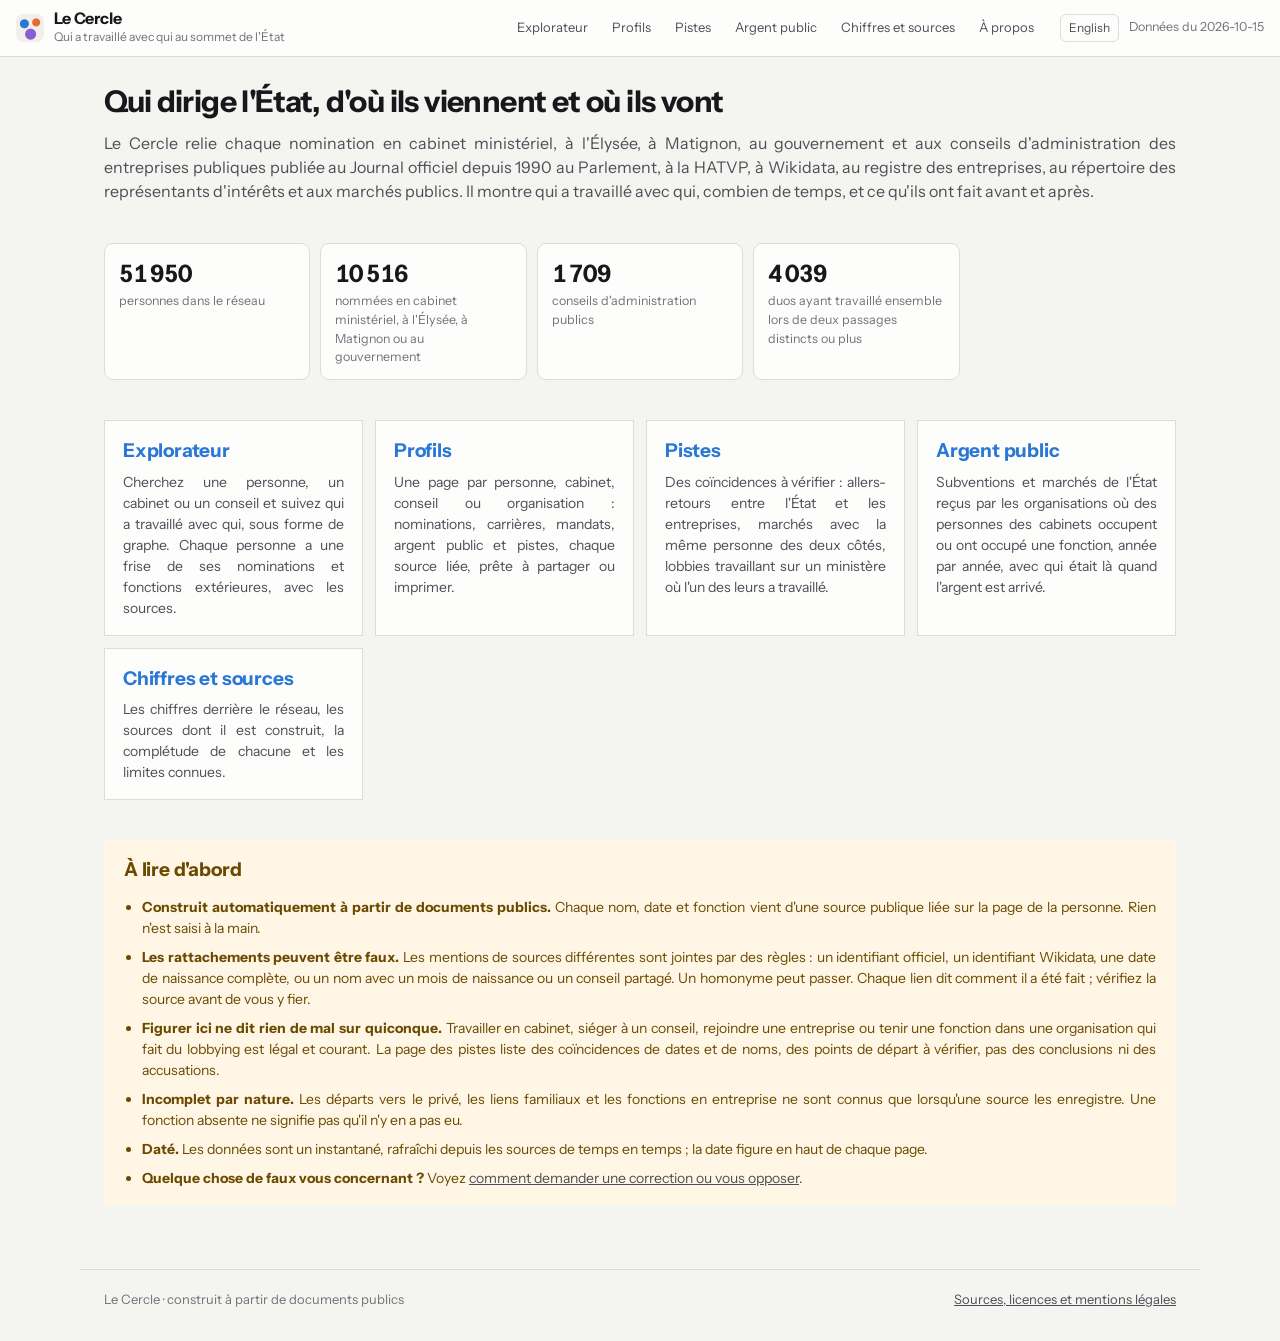
==== index.html @ 4830153e "Site built 2026-10-15T18:16Z from 8458ab0" ====
<!doctype html>
<html lang="fr">
<head>
<meta charset="utf-8">
<meta name="viewport" content="width=device-width, initial-scale=1">
<title>Le Cercle</title>
<meta name="description" content="Le Cercle cartographie qui peuple le sommet de l'État : cabinets ministériels, Élysée, Matignon, Parlement et conseils d'administration publics, reliés aux entreprises, lobbies et marchés qui les entourent, à partir de documents publics.">
<meta property="og:type" content="website">
<meta property="og:site_name" content="Le Cercle">
<meta property="og:title" content="Le Cercle">
<meta property="og:description" content="Le Cercle cartographie qui peuple le sommet de l'État : cabinets ministériels, Élysée, Matignon, Parlement et conseils d'administration publics, reliés aux entreprises, lobbies et marchés qui les entourent, à partir de documents publics.">
<link rel="canonical" href="https://cercle.corentinsueur.com/">
<meta property="og:url" content="https://cercle.corentinsueur.com/">
<meta property="og:image" content="https://cercle.corentinsueur.com/social.png">
<meta property="og:image:width" content="1200">
<meta property="og:image:height" content="630">
<meta name="twitter:card" content="summary_large_image">
<link rel="preconnect" href="https://fonts.googleapis.com">
<link rel="preconnect" href="https://fonts.gstatic.com" crossorigin>
<link rel="stylesheet" href="https://fonts.googleapis.com/css2?family=Instrument+Sans:wght@400;500;600;700&family=JetBrains+Mono:wght@400;500&display=swap">
<link rel="icon" href="data:image/svg+xml,%3Csvg xmlns='http://www.w3.org/2000/svg' viewBox='0 0 32 32'%3E%3Ccircle cx='9' cy='11' r='5' fill='%232a78d6'/%3E%3Ccircle cx='23' cy='9' r='4' fill='%23eb6834'/%3E%3Ccircle cx='17' cy='23' r='6' fill='%238a5cd6'/%3E%3Cpath d='M9 11L23 9L17 23Z' fill='none' stroke='%2316181c' stroke-width='1.5'/%3E%3C/svg%3E">
<link rel="alternate" hreflang="fr" href="https://cercle.corentinsueur.com/">
<link rel="alternate" hreflang="en" href="https://cercle.corentinsueur.com/en/">
<link rel="alternate" hreflang="x-default" href="https://cercle.corentinsueur.com/">
  <script type="module" crossorigin src="./assets/styles-CAqortqO.js"></script>
  <script type="module" crossorigin src="./assets/home-upGKbIQd.js"></script>
  <link rel="stylesheet" crossorigin href="./assets/styles-d2u9mi1c.css">
</head>
<body class="page">
<header class="topbar">
  <a class="brand" href="./" aria-current="page">
    <div class="mark" aria-hidden="true"></div>
    <div>
      <div class="title">Le Cercle</div>
      <div class="subtitle">Qui a travaillé avec qui au sommet de l'État</div>
    </div>
  </a>
  <nav class="pages" aria-label="Pages">
    <a href="./explorer.html">Explorateur</a>
    <a href="./profile.html">Profils</a>
    <a href="./leads.html">Pistes</a>
    <a href="./money.html">Argent public</a>
    <a href="./facts.html">Chiffres et sources</a>
    <a href="./about.html">À propos</a>
  </nav>
  <div class="topbar-end"><a class="lang-switch" data-lang-switch href="./en/index.html" hreflang="en" lang="en">English</a><span class="muted small">Données du <span data-generated>—</span></span></div>
</header>
<main class="facts-page home">
  <section class="hero">
    <h1>Qui dirige l'État, d'où ils viennent et où ils vont</h1>
    <p class="lede">Le Cercle relie chaque nomination en cabinet ministériel, à l'Élysée, à Matignon, au gouvernement et aux conseils d'administration des entreprises publiques publiée au Journal officiel depuis 1990 au Parlement, à la HATVP, à Wikidata, au registre des entreprises, au répertoire des représentants d'intérêts et aux marchés publics. Il montre qui a travaillé avec qui, combien de temps, et ce qu'ils ont fait avant et après.</p>
  </section>

  <section>
    <dl class="facts tiles">
      <div><dt data-total="people">—</dt><dd>personnes dans le réseau</dd></div>
      <div><dt data-total="officePeople">—</dt><dd>nommées en cabinet ministériel, à l'Élysée, à Matignon ou au gouvernement</dd></div>
      <div><dt data-total="boards">—</dt><dd>conseils d'administration publics</dd></div>
      <div><dt data-total="repeatPairs">—</dt><dd>duos ayant travaillé ensemble lors de deux passages distincts ou plus</dd></div>
    </dl>
  </section>

  <section class="entries">
    <a class="entry" href="./explorer.html">
      <h2>Explorateur</h2>
      <p>Cherchez une personne, un cabinet ou un conseil et suivez qui a travaillé avec qui, sous forme de graphe. Chaque personne a une frise de ses nominations et fonctions extérieures, avec les sources.</p>
    </a>
    <a class="entry" href="./profile.html">
      <h2>Profils</h2>
      <p>Une page par personne, cabinet, conseil ou organisation : nominations, carrières, mandats, argent public et pistes, chaque source liée, prête à partager ou imprimer.</p>
    </a>
    <a class="entry" href="./leads.html">
      <h2>Pistes</h2>
      <p>Des coïncidences à vérifier : allers-retours entre l'État et les entreprises, marchés avec la même personne des deux côtés, lobbies travaillant sur un ministère où l'un des leurs a travaillé.</p>
    </a>
    <a class="entry" href="./money.html">
      <h2>Argent public</h2>
      <p>Subventions et marchés de l'État reçus par les organisations où des personnes des cabinets occupent ou ont occupé une fonction, année par année, avec qui était là quand l'argent est arrivé.</p>
    </a>
    <a class="entry" href="./facts.html">
      <h2>Chiffres et sources</h2>
      <p>Les chiffres derrière le réseau, les sources dont il est construit, la complétude de chacune et les limites connues.</p>
    </a>
  </section>

  <section id="read-first" class="notice">
    <h2>À lire d'abord</h2>
    <ul>
      <li><b>Construit automatiquement à partir de documents publics.</b> Chaque nom, date et fonction vient d'une source publique liée sur la page de la personne. Rien n'est saisi à la main.</li>
      <li><b>Les rattachements peuvent être faux.</b> Les mentions de sources différentes sont jointes par des règles : un identifiant officiel, un identifiant Wikidata, une date de naissance complète, ou un nom avec un mois de naissance ou un conseil partagé. Un homonyme peut passer. Chaque lien dit comment il a été fait ; vérifiez la source avant de vous y fier.</li>
      <li><b>Figurer ici ne dit rien de mal sur quiconque.</b> Travailler en cabinet, siéger à un conseil, rejoindre une entreprise ou tenir une fonction dans une organisation qui fait du lobbying est légal et courant. La page des pistes liste des coïncidences de dates et de noms, des points de départ à vérifier, pas des conclusions ni des accusations.</li>
      <li><b>Incomplet par nature.</b> Les départs vers le privé, les liens familiaux et les fonctions en entreprise ne sont connus que lorsqu'une source les enregistre. Une fonction absente ne signifie pas qu'il n'y en a pas eu.</li>
      <li><b>Daté.</b> Les données sont un instantané, rafraîchi depuis les sources de temps en temps ; la date figure en haut de chaque page.</li>
      <li><b>Quelque chose de faux vous concernant ?</b> Voyez <a href="./about.html#corrections">comment demander une correction ou vous opposer</a>.</li>
    </ul>
  </section>

</main>
<footer class="site-footer">
  <span>Le Cercle · construit à partir de documents publics</span>
  <a href="./about.html">Sources, licences et mentions légales</a>
</footer>
</body>
</html>
---- assets/styles-d2u9mi1c.css ----
:root{--bg:#f4f4f1;--surface:#fdfdfb;--surface-2:#f0efea;--canvas:#fafaf7;--ink:#16181c;--ink-2:#4b4f57;--ink-3:#6f737b;--rule:#dddcd6;--line:#c9c8c1;--dot:#dcdbd4;--elysee:#2a78d6;--matignon:#1baf7a;--ministry:#eb6834;--board:#8a5cd6;--org:#c2417a;--family:#c98a0b;--lane-office:#2a78d6;--lane-board:#4a3aa7;--lane-public:#008300;--lane-parliament:#eda100;--lane-company:#d55181;--person:#8a8d93;--accent:#2a78d6;--warn-bg:#fff6e5;--warn-ink:#6b4a00;--shadow:0 10px 30px #14161a1f;--font-ui:"Instrument Sans", "Helvetica Neue", Arial, sans-serif;--font-data:"JetBrains Mono", ui-monospace, Menlo, monospace;--lightningcss-light:initial;--lightningcss-dark: ;color-scheme:light}@media (prefers-color-scheme:dark){:root:not([data-theme=light]){--bg:#101113;--surface:#17181b;--surface-2:#1f2125;--canvas:#131417;--ink:#f2f2ef;--ink-2:#c3c4c0;--ink-3:#93959a;--rule:#2b2d31;--line:#3a3d42;--dot:#24262a;--elysee:#3987e5;--matignon:#199e70;--ministry:#d95926;--board:#9b7be6;--org:#d65a92;--family:#e0a530;--lane-office:#256abf;--lane-board:#9085e9;--lane-public:#008300;--lane-parliament:#c98500;--lane-company:#d55181;--person:#9a9da3;--accent:#5a9cf0;--warn-bg:#2e2510;--warn-ink:#f0d9a0;--shadow:0 10px 30px #00000073;--lightningcss-light: ;--lightningcss-dark:initial;color-scheme:dark}}:root[data-theme=dark]{--bg:#101113;--surface:#17181b;--surface-2:#1f2125;--canvas:#131417;--ink:#f2f2ef;--ink-2:#c3c4c0;--ink-3:#93959a;--rule:#2b2d31;--line:#3a3d42;--dot:#24262a;--elysee:#3987e5;--matignon:#199e70;--ministry:#d95926;--board:#9b7be6;--org:#d65a92;--family:#e0a530;--lane-office:#256abf;--lane-board:#9085e9;--lane-public:#008300;--lane-parliament:#c98500;--lane-company:#d55181;--person:#9a9da3;--accent:#5a9cf0;--warn-bg:#2e2510;--warn-ink:#f0d9a0;--shadow:0 10px 30px #00000073;--lightningcss-light: ;--lightningcss-dark:initial;color-scheme:dark}[hidden]{display:none!important}*{box-sizing:border-box}html,body{height:100%;margin:0}body{background:var(--bg);color:var(--ink);font:14px/1.5 var(--font-ui);-webkit-font-smoothing:antialiased}button,input{font:inherit;color:inherit}a{color:var(--ink-2)}h2,h3{margin:0}.muted{color:var(--ink-3)}.small{font-size:12.5px}.sr{clip:rect(0 0 0 0);width:1px;height:1px;position:absolute;overflow:hidden}:focus-visible{outline:2px solid var(--accent);outline-offset:2px}.app{grid-template:"top top top""side stage panel"minmax(0,1fr)/264px minmax(0,1fr) 380px;height:100vh;display:grid}.topbar{background:var(--surface);border-bottom:1px solid var(--rule);grid-area:top;align-items:center;gap:16px;min-width:0;padding:10px 16px;display:flex}.brand{min-width:0;color:inherit;flex:0 auto;align-items:center;gap:10px;text-decoration:none;display:flex}.mark{background:radial-gradient(circle at 30% 35%, var(--elysee) 0 4px, transparent 5px), radial-gradient(circle at 72% 30%, var(--ministry) 0 3.5px, transparent 4.5px), radial-gradient(circle at 52% 72%, var(--board) 0 5px, transparent 6px), var(--surface-2);border-radius:8px;flex:none;width:28px;height:28px}.title{letter-spacing:-.01em;font-size:16px;font-weight:700;line-height:1.1}.subtitle{color:var(--ink-3);white-space:nowrap;text-overflow:ellipsis;font-size:12px;overflow:hidden}.search{flex:420px;align-items:center;max-width:560px;margin-inline:auto;display:flex;position:relative}.search>svg{width:15px;height:15px;color:var(--ink-3);pointer-events:none;position:absolute;left:11px}.search input{border:1px solid var(--rule);background:var(--bg);border-radius:9px;width:100%;padding:8px 36px 8px 34px}.search kbd{font:11px var(--font-data);color:var(--ink-3);border:1px solid var(--rule);border-radius:4px;padding:0 5px;position:absolute;right:9px}.results{z-index:20;background:var(--surface);border:1px solid var(--rule);max-height:min(440px,70vh);box-shadow:var(--shadow);border-radius:10px;padding:4px;position:absolute;top:calc(100% + 6px);left:0;right:0;overflow:auto}.results button{text-align:left;cursor:pointer;background:0 0;border:0;border-radius:7px;grid-template-columns:12px 1fr;align-items:start;gap:10px;width:100%;padding:7px 9px;display:grid}.results button[aria-selected=true],.results button:hover{background:var(--surface-2)}.results .dot{border-radius:50%;width:10px;height:10px;margin-top:5px}.results small{color:var(--ink-3);font-size:12px;display:block}.results .none{color:var(--ink-3);padding:10px}.topbar-end{flex:none;align-items:center;gap:10px;display:flex}#toggle-filters{display:none}.sidebar{scrollbar-gutter:stable;scrollbar-width:thin;background:var(--surface);border-right:1px solid var(--rule);grid-area:side;padding:6px 16px 16px;overflow:auto}.sidebar section{border-bottom:1px solid var(--rule);padding:14px 0}.sidebar section:last-child{border-bottom:0}.sidebar h2{font:600 11px var(--font-data);letter-spacing:.08em;text-transform:uppercase;color:var(--ink-3);justify-content:space-between;margin-bottom:10px;display:flex}.sidebar .value{font-family:var(--font-data);letter-spacing:0;text-transform:none;color:var(--ink)}.hint{color:var(--ink-3);margin:8px 0 0;font-size:12px}.segmented{background:var(--surface-2);border-radius:9px;flex-wrap:nowrap;gap:2px;padding:3px;display:flex}.segmented button{white-space:nowrap;text-overflow:ellipsis;min-width:0;color:var(--ink-2);cursor:pointer;background:0 0;border:0;border-radius:7px;flex:auto;padding:6px 4px;font-size:13px;overflow:hidden}.segmented button[aria-checked=true]{background:var(--surface);color:var(--ink);font-weight:600;box-shadow:0 1px 2px #0000001f}.check{cursor:pointer;align-items:center;gap:8px;padding:4px 0;display:flex}.check input{accent-color:var(--accent);margin:0}.swatch{vertical-align:0;border-radius:50%;flex:none;width:10px;height:10px;margin-right:6px;display:inline-block}.check .swatch{margin-right:0}.range{gap:2px;display:grid}.range input{width:100%;accent-color:var(--accent)}.actions{flex-wrap:wrap;gap:6px;display:flex}.button{border:1px solid var(--rule);background:var(--surface);cursor:pointer;border-radius:8px;padding:6px 12px;font-size:13px}.button:hover{background:var(--surface-2)}.button.primary{background:var(--ink);color:var(--bg);border-color:var(--ink)}.stage{background-color:var(--canvas);background-image:radial-gradient(var(--dot) 1px, transparent 1px);background-size:22px 22px;grid-area:stage;min-height:0;position:relative;overflow:hidden}#graph{cursor:grab;width:100%;height:100%;display:block;position:absolute;inset:0}#graph:active{cursor:grabbing}.overlay{pointer-events:none;place-items:center;padding:16px;display:grid;position:absolute;inset:0}.overlay-card{pointer-events:auto;text-align:center;background:var(--surface);border:1px solid var(--rule);max-width:420px;box-shadow:var(--shadow);color:var(--ink-2);border-radius:14px;padding:22px 24px}.overlay-card h2{color:var(--ink);margin-bottom:6px;font-size:18px}.overlay-card p{margin:0 0 14px}.zoom{gap:4px;display:grid;position:absolute;top:12px;right:12px}.icon-button{border:1px solid var(--rule);background:var(--surface);cursor:pointer;border-radius:8px;place-items:center;width:32px;height:32px;display:grid}.icon-button svg{fill:none;width:16px;height:16px;stroke:var(--ink-2);stroke-width:1.6px}.legend{width:fit-content;max-width:calc(100% - 72px);color:var(--ink-2);background:var(--surface);border:1px solid var(--rule);border-radius:9px;flex-wrap:wrap;align-items:center;gap:4px 14px;padding:6px 10px;font-size:12px;display:flex;position:absolute;bottom:12px;left:12px;right:60px}.legend span{align-items:center;gap:5px;display:inline-flex}.legend i{border-radius:50%;width:10px;height:10px;display:inline-block}.legend i.ring{border:2px solid var(--ink)}.legend i.dashed{border:1.5px dashed var(--ink-2)}.legend svg{color:var(--ink-2)}svg text{font-family:var(--font-ui)}.node{cursor:pointer}.node .halo{fill:var(--canvas);stroke:none}.node.expanded .halo{stroke:var(--line);stroke-width:1.5px}.node.selected .halo{stroke:var(--accent);stroke-width:3px}.node .icon{fill:none;stroke:#fff;stroke-width:1.4px;stroke-linecap:round;pointer-events:none}.label{pointer-events:none;fill:var(--ink);paint-order:stroke;stroke:var(--canvas);stroke-width:3.5px;stroke-linejoin:round;pointer-events:none}.label.body{font-weight:600}.link .hit{stroke:#0000;stroke-width:10px;cursor:pointer}.link .visible{stroke-linecap:round}.link.selected .visible{stroke:var(--accent)}.node.dim,.label.dim,.link.dim{opacity:.12}.panel{background:var(--surface);border-left:1px solid var(--rule);grid-area:panel;align-content:start;gap:12px;padding:18px 18px 28px;display:grid;overflow:auto}.panel h2{text-wrap:balance;font-size:19px;line-height:1.25}.panel p{margin:0}.eyebrow{font:600 11px var(--font-data);letter-spacing:.06em;text-transform:uppercase;color:var(--ink-3);align-items:center;display:flex}.meta{color:var(--ink-2);font-size:13px}.badges{flex-wrap:wrap;gap:4px;display:flex}.badge{background:var(--surface-2);color:var(--ink-2);border-radius:999px;padding:1px 8px;font-size:12px}.warn{background:var(--warn-bg);color:var(--warn-ink);border-radius:8px;padding:8px 10px;font-size:13px}.facts{grid-template-columns:1fr 1fr;gap:8px;margin:0;display:grid}.facts div{background:var(--surface-2);border-radius:9px;padding:8px 10px}.facts dt{font-variant-numeric:tabular-nums;font-size:18px;font-weight:650}.facts dd{color:var(--ink-3);margin:0;font-size:12px}.section{gap:6px;display:grid}.section h3{font:600 11px var(--font-data);letter-spacing:.06em;text-transform:uppercase;color:var(--ink-3);margin-top:6px}.plain{margin:0;padding-left:18px}.rows,.timeline{margin:0;padding:0;list-style:none}.rows li{border-top:1px solid var(--rule);padding:6px 0;font-size:13px}.rows li:has(>.swatch){grid-template-columns:16px 1fr;align-items:baseline;display:grid}.rows li:has(>.swatch) small{grid-column:2}.rows li.filtered{opacity:.5}.rows small{color:var(--ink-3);font-size:12px;display:block}.rows li.tie{grid-template-columns:1fr auto;align-items:start;column-gap:8px;display:grid}.rows li.tie small{grid-column:1/-1}.link{text-align:left;color:var(--ink);cursor:pointer;text-decoration:underline;-webkit-text-decoration-color:var(--line);text-decoration-color:var(--line);text-underline-offset:3px;background:0 0;border:0;padding:0}.link:hover{-webkit-text-decoration-color:var(--ink-2);text-decoration-color:var(--ink-2)}.pill{border:1px solid var(--rule);background:var(--surface-2);font:11.5px var(--font-data);color:var(--ink-2);cursor:pointer;white-space:nowrap;border-radius:999px;padding:0 8px}.pill.board{border-color:var(--board)}.timeline li{border-top:1px solid var(--rule);grid-template-columns:70px 1fr;gap:10px;padding:7px 0 7px 8px;font-size:13px;display:grid;box-shadow:inset 2px 0 #0000}.timeline time{font:11.5px var(--font-data);color:var(--ink-3);font-variant-numeric:tabular-nums}.timeline .kind-e{box-shadow:inset 2px 0 0 var(--elysee)}.timeline .kind-m{box-shadow:inset 2px 0 0 var(--matignon)}.timeline .kind-i{box-shadow:inset 2px 0 0 var(--ministry)}.timeline .kind-b{box-shadow:inset 2px 0 0 var(--board)}.timeline li.kind-c{box-shadow:inset 2px 0 0 var(--org)}.timeline .kind-gov{box-shadow:inset 2px 0 0 var(--ink)}.source{font:10.5px var(--font-data);color:var(--ink-3);border:1px solid var(--rule);border-radius:4px;margin-left:2px;padding:0 4px;text-decoration:none}.source:hover{color:var(--ink);border-color:var(--ink-3)}@media (width<=1180px){.app{grid-template-columns:minmax(0,1fr) 360px;grid-template-areas:"top top""stage panel"}#toggle-filters{display:inline-block}.sidebar{z-index:30;width:min(300px,86vw);box-shadow:var(--shadow);transition:transform .2s;position:fixed;top:57px;bottom:0;left:0;transform:translate(-105%)}body.filters-open .sidebar{transform:none}}@media (width<=760px){.app{grid-template:"top""stage"62vh"panel"/minmax(0,1fr);height:auto;min-height:100vh}.topbar{z-index:25;flex-wrap:wrap;position:sticky;top:0}.subtitle,.search kbd,#data-date{display:none}.search{flex-basis:100%;order:3;max-width:none}.topbar-end{margin-left:auto}.sidebar{top:104px}.panel{border-left:0;border-top:1px solid var(--rule)}.legend{max-width:calc(100% - 24px);font-size:11px;right:12px}.legend span:nth-child(n+7){display:none}}@media (prefers-reduced-motion:reduce){*{transition:none!important}}.source-group{border-top:1px solid var(--rule)}.source-group summary{cursor:pointer;padding:8px 0;font-size:13px;font-weight:600}.source-group .rows li:first-child{border-top:0}.hint{color:var(--ink-3);border-bottom:1px dotted var(--ink-3);cursor:help;font-size:11px}.segmented button[aria-selected=true]{background:var(--surface);color:var(--ink);font-weight:600;box-shadow:0 1px 2px #0000001f}.pages{scrollbar-width:none;flex:0 auto;gap:4px;min-width:0;display:flex;overflow-x:auto}.pages a{white-space:nowrap;color:var(--ink-2);border-radius:7px;flex:none;padding:6px 10px;font-size:13px;text-decoration:none}.pages a:hover{background:var(--surface-2)}.pages a[aria-current=page]{background:var(--surface-2);color:var(--ink);font-weight:600}body.page{min-height:100vh}body.page .topbar{z-index:20;position:sticky;top:0}body.page .pages{margin-left:auto}p,.notice li{text-align:justify;-webkit-hyphens:auto;hyphens:auto}.overlay-card p{text-align:center}.facts-page{gap:40px;max-width:1120px;margin:0 auto;padding:28px 24px 64px;display:grid}.facts-page section{gap:12px;min-width:0;display:grid}.facts-page h1{letter-spacing:-.02em;margin:0;font-size:30px;line-height:1.15}.facts-page h2{letter-spacing:-.01em;font-size:19px}.facts-page h3{font-size:15px}.lede{color:var(--ink-2);margin:0;font-size:16px}.facts.tiles{grid-template-columns:repeat(auto-fill,minmax(190px,1fr));gap:10px}.facts.tiles div{background:var(--surface);border:1px solid var(--rule);padding:12px 14px}.facts.tiles dt{font-size:24px}.facts.tiles dd{font-size:12.5px}.columns{grid-template-columns:repeat(2,minmax(0,1fr));gap:28px;display:grid}.columns>div{align-content:start;gap:10px;min-width:0;display:grid}.chart{background:var(--surface);border:1px solid var(--rule);border-radius:12px;margin:0;padding:16px}.chart-pair{grid-template-columns:repeat(2,minmax(0,1fr));gap:16px;display:grid}.chart-title{color:var(--ink-2);margin-bottom:6px;font-size:13px;font-weight:600}.chart svg{width:100%;height:auto;display:block;overflow:visible}.chart .grid line{stroke:var(--rule)}.chart text{fill:var(--ink-3);font-variant-numeric:tabular-nums;font-size:11px}.chart .series{fill:none;stroke-width:2px;stroke-linejoin:round;stroke-linecap:round}.chart .direct{fill:var(--ink-2);font-size:12px}.chart .crosshair{stroke:var(--ink-3);stroke-dasharray:3 3}.chart .hit{fill:#0000;cursor:crosshair}.chart figcaption{color:var(--ink-3);margin-top:10px;font-size:12.5px}.legend-inline{color:var(--ink-2);flex-wrap:wrap;gap:4px 14px;margin-bottom:4px;display:flex}.legend-inline span,.tooltip div{align-items:center;gap:6px;display:inline-flex}.legend-inline i,.tooltip i{border-radius:2px;width:10px;height:3px}.tooltip{z-index:50;background:var(--surface);border:1px solid var(--rule);min-width:180px;box-shadow:var(--shadow);pointer-events:none;border-radius:8px;max-width:440px;padding:8px 10px;font-size:12.5px;position:fixed}.tooltip.text div{white-space:normal;line-height:1.4;display:block}.tooltip div{width:100%;display:flex}.tooltip span{font-variant-numeric:tabular-nums;margin-left:auto;font-weight:600}.bars{gap:6px;margin:0;padding:0;list-style:none;display:grid}.bars li{grid-template-columns:minmax(0,2fr) minmax(80px,3fr) 56px;align-items:center;gap:10px;font-size:13px;display:grid}.bar-label{text-overflow:ellipsis;white-space:nowrap;overflow:hidden}.bar-track{background:var(--surface-2);border-radius:4px;height:10px;overflow:hidden}.bar{border-radius:4px;height:100%;display:block}.bar-value{text-align:right;font-variant-numeric:tabular-nums;color:var(--ink-2)}.table-wrap{border:1px solid var(--rule);background:var(--surface);border-radius:10px;overflow-x:auto}table.data{border-collapse:collapse;width:100%;font-size:13px}table.data th,table.data td{text-align:left;vertical-align:top;border-bottom:1px solid var(--rule);padding:7px 10px}table.data tr:last-child td{border-bottom:0}table.data th{color:var(--ink-3);background:var(--surface-2);font-size:11.5px;font-weight:600}table.data.wide{min-width:720px}.clamp-3{-webkit-line-clamp:3;-webkit-box-orient:vertical;display:-webkit-box;overflow:hidden}.clamp{-webkit-line-clamp:2;-webkit-box-orient:vertical;display:-webkit-box;overflow:hidden}.clamp+br,.clamp-3+br{display:none}table.data .num{text-align:right;font-variant-numeric:tabular-nums;white-space:nowrap}table.data .mono{font-family:var(--font-data);white-space:nowrap;font-size:12px}.tabs{gap:12px;display:grid}.tabs .segmented{scrollbar-width:thin;max-width:640px;overflow-x:auto}.tabs .segmented button{flex:1 0 auto}.kinds{flex-wrap:wrap;gap:4px 12px;margin:-4px 0 8px;display:flex}.kinds span{align-items:center;gap:5px;display:inline-flex}.flow{gap:6px;margin:0;padding:0;list-style:none;display:grid}.flow li{grid-template-columns:auto minmax(0,1fr) auto;grid-template-areas:"swatch label count"".bar bar";align-items:center;gap:3px 6px;font-size:13px;display:grid}.flow .swatch{grid-area:swatch}.flow-label{text-overflow:ellipsis;white-space:nowrap;grid-area:label;min-width:0;overflow:hidden}.flow b{font-variant-numeric:tabular-nums;grid-area:count}.flow-bar{background:var(--surface-2);border-radius:3px;grid-area:bar;height:6px;overflow:hidden}.flow-bar span{border-radius:3px;height:100%;display:block}table.compare{table-layout:fixed;font-size:12.5px}table.compare th:first-child,table.compare td:first-child{width:46px}.compare-post{grid-template-columns:auto minmax(0,1fr);align-items:baseline;column-gap:5px;margin-bottom:4px;display:grid}.compare-post small{color:var(--ink-3);grid-column:2}.compare-post .link,.compare-post span:not(.swatch){overflow-wrap:anywhere;text-align:left}.compare-post.together small b{color:var(--ink)}.compare-post.together{font-weight:600}.swatch.outside{background:var(--person)}.connect{gap:6px;margin-top:8px;display:grid}.connect>.button{justify-self:start}.connect-label{color:var(--ink-3);font-size:12.5px}.connect input{border:1px solid var(--rule);background:var(--surface);width:100%;color:var(--ink);font:inherit;border-radius:8px;padding:7px 10px;font-size:14px}.connect-results{gap:2px;display:grid}.connect-results button{text-align:left;color:var(--ink);font:inherit;cursor:pointer;background:0 0;border:0;border-radius:7px;padding:6px 9px;font-size:14px;display:grid}.connect-results button:hover,.connect-results button:focus-visible{background:var(--surface-2)}.connect-results small,.connect-results .none{color:var(--ink-3);font-size:12px}.path-steps{margin:0;padding:0;list-style:none;display:grid}.path-person{padding:2px 0;font-weight:600}.path-hop{border-left:2px solid var(--line);color:var(--ink-2);margin-left:6px;padding:4px 0 4px 14px;font-size:13px}.path .button{justify-self:start;margin-top:8px}.page-tabs{border-bottom:1px solid var(--rule);scrollbar-width:none;gap:4px;margin-top:8px;display:flex;overflow-x:auto}.page-tabs a{color:var(--ink-2);white-space:nowrap;border-bottom:2px solid #0000;margin-bottom:-1px;padding:8px 12px;font-size:14px;font-weight:500;text-decoration:none}.page-tabs a:hover{color:var(--ink)}.page-tabs a[aria-current=page]{color:var(--ink);border-bottom-color:var(--ink);font-weight:600}.facts-pages>div{gap:40px;display:grid}.facts-pages>div[hidden]{display:none}.findings{color:var(--ink-2);gap:8px;margin:0;padding-left:18px;font-size:15px;display:grid}.findings b{color:var(--ink)}.dt{gap:8px;min-width:0;display:grid}.dt-tools{flex-wrap:wrap;align-items:center;gap:8px;display:flex}.dt-filter{border:1px solid var(--rule);background:var(--surface);min-width:0;color:var(--ink);font:inherit;border-radius:8px;flex:0 260px;padding:6px 10px;font-size:13px}.dt-chip{background:var(--surface-2);border-radius:999px;align-items:center;gap:4px;padding:2px 4px 2px 10px;font-size:12.5px;display:inline-flex}.dt-chip[hidden]{display:none}.dt-chip button{color:var(--ink-2);cursor:pointer;background:0 0;border:0;padding:2px 6px;font-size:15px;line-height:1}table.data th button{all:unset;cursor:pointer;white-space:nowrap}table.data th button:focus-visible{outline:2px solid var(--accent);outline-offset:2px}table.data th[aria-sort=ascending] button:after{content:" ↑"}table.data th[aria-sort=descending] button:after{content:" ↓"}.dt-csv{border:1px solid var(--rule);background:var(--surface);color:var(--ink-2);font:inherit;cursor:pointer;border-radius:8px;margin-left:auto;padding:5px 10px;font-size:12.5px}.dt-csv:hover{color:var(--ink)}.dt-more{border:1px solid var(--rule);background:var(--surface);color:var(--ink-2);font:inherit;cursor:pointer;border-radius:8px;justify-self:start;padding:5px 12px;font-size:13px}.dt-more:hover{color:var(--ink)}.columns-chart{text-align:left}.columns-chart .col-bar{fill:var(--org);opacity:.8}.columns-chart .hit{fill:#0000;cursor:pointer}.columns-chart .column:hover .col-bar,.columns-chart .column:focus-visible .col-bar,.columns-chart .column.selected .col-bar{opacity:1;fill:var(--ink)}.columns-chart .column:focus-visible{outline:none}.limits{color:var(--ink-2);gap:6px;margin:0;padding-left:18px;font-size:14px;display:grid}@media (width<=760px){.facts-page{gap:32px;padding:20px 16px 48px}.facts-page h1{font-size:24px}.columns,.chart-pair{grid-template-columns:minmax(0,1fr)}.bars li{grid-template-columns:minmax(0,1fr) 40px}.bar-track{grid-area:2/1/auto/-1}body.page .subtitle,body.page #data-date{display:none}}.chips{flex-wrap:wrap;gap:6px;display:flex}.chips button{border:1px solid var(--rule);background:var(--surface);color:var(--ink-2);cursor:pointer;border-radius:999px;padding:3px 10px;font-size:12px}.chips button[aria-pressed=true]{background:var(--ink);border-color:var(--ink);color:var(--surface)}.career:not([data-show=all]) li[data-src]{display:none}.career[data-show=jo] li[data-src=jo],.career[data-show=parliament] li[data-src=parliament],.career[data-show=hatvp] li[data-src=hatvp],.career[data-show=rne] li[data-src=rne],.career[data-show=wikidata] li[data-src=wikidata]{display:grid}.career .undated{color:var(--ink-3);margin:8px 0 0;font-size:12px;font-weight:600}.timeline .sector-company{box-shadow:inset 2px 0 0 var(--org)}.timeline .sector-holding{box-shadow:inset 2px 0 0 var(--family)}.timeline .sector-party,.timeline .sector-parliament{box-shadow:inset 2px 0 0 var(--ink-3)}.direction{white-space:nowrap;border-left:3px solid var(--org);padding-left:8px}.direction.to-state{border-left-color:var(--elysee)}@media (width<=640px){.paths li{grid-template-columns:1fr;gap:6px}}.entries{grid-template-columns:repeat(auto-fit,minmax(240px,1fr));gap:12px;display:grid}.entry{background:var(--surface);border:1px solid var(--rule);color:inherit;padding:16px 18px;text-decoration:none;display:block}.entry:hover{border-color:var(--accent)}.entry h2{color:var(--accent);margin:0 0 6px}.entry p{color:var(--ink-2);margin:0}.notice{background:var(--warn-bg);color:var(--warn-ink);padding:16px 20px}.notice ul{gap:8px;margin:0;padding-left:18px;display:grid}.nowrap{white-space:nowrap}.spark{align-items:flex-end;gap:2px;height:22px;margin:4px 0 2px;display:inline-flex}.spark i{background:var(--accent);width:7px;display:block}.spark i.contracts{background:#eb6834}.spark i.empty{background:var(--rule)}.spark i.nodata{border-bottom:2px dotted var(--ink-3);background:0 0}.roles-cell .more-roles,.roles-cell .more-detail{color:var(--ink-3);margin-top:4px}.grants{text-align:left;gap:6px;min-width:320px;margin:6px 0 0;padding:0;font-size:12px;list-style:none;display:grid}.grants ul{color:var(--ink-2);gap:2px;margin:2px 0 0 10px;padding:0;list-style:none;display:grid}.roles{gap:4px;margin:0;padding:0;list-style:none;display:grid}.roles li{text-align:left}.dt[data-table=money] table{table-layout:fixed}.dt[data-table=money] th:first-child{width:21%}.dt[data-table=money] th:nth-child(2){width:37%}.dt[data-table=money] th:nth-child(3),.dt[data-table=money] th:nth-child(4){width:16%}.dt[data-table=money] th:nth-child(5){width:10%}.dt[data-table=money] td .mono.wrap{white-space:normal;overflow-wrap:anywhere}.dt-tags{margin:8px 0 10px}.dt-tags small{color:inherit;opacity:.7;margin-left:2px}.dt[data-table=money] td:nth-child(2),.dt[data-table=money] td:nth-child(3),.dt[data-table=money] td:nth-child(4),.dt[data-table=money] th:nth-child(2),.dt[data-table=money] th:nth-child(3),.dt[data-table=money] th:nth-child(4){text-align:left;white-space:normal}.chart .hit{fill:#0000}.chart g:hover .hit{fill:var(--surface-2)}.chart .axis.nodata{fill:var(--ink-3);font-style:italic}.mission-bars li{cursor:default}.chart-wrap{border:1px solid var(--rule);background:var(--surface);border-radius:10px;padding:12px 16px 8px}.chart{width:100%;height:auto;font-family:var(--font-ui);display:block}.chart .subsidies,.swatch.subsidies{fill:var(--accent);background:var(--accent)}.chart .contracts,.swatch.contracts{fill:#eb6834;background:#eb6834}.chart .axis{fill:var(--ink-3);font-size:11px}.chart .value{fill:var(--ink-2);font-size:10px}.swatch{vertical-align:-1px;border-radius:2px;width:10px;height:10px;display:inline-block}.mission-bars{gap:6px;margin:0;padding:0;list-style:none;display:grid}.mission-bars li{grid-template-columns:minmax(160px,2fr) 3fr minmax(120px,1fr);align-items:center;gap:12px;font-size:13.5px;display:grid}.mission-bars .track{background:var(--surface-2);border-radius:3px;height:12px;overflow:hidden}.mission-bars .track i{background:var(--accent);height:100%;display:block}.mission-bars .amount{white-space:nowrap}@media (width<=640px){.mission-bars li{grid-template-columns:1fr;gap:3px}}.mission-list{margin-top:10px}.gantt{--gantt-label:190px;gap:2px;font-size:12.5px;display:grid}.gantt-axis,.gantt-rows li{grid-template-columns:var(--gantt-label) 1fr;align-items:center;column-gap:10px;display:grid}.gantt-axis{height:18px;margin-bottom:2px}.gantt-scale{height:100%;position:relative}.gantt-scale b{font:11px var(--font-data);color:var(--ink-3);position:absolute;top:0;transform:translate(-50%)}.gantt-rows{gap:3px;margin:0;padding:0;list-style:none;display:grid}.gantt-rows li{min-height:18px}.gantt-label{text-overflow:ellipsis;white-space:nowrap;text-align:right;color:var(--ink-2);overflow:hidden}.gantt-label .link{text-overflow:ellipsis;white-space:nowrap;text-align:right;max-width:100%;overflow:hidden}.gantt-track{background-image:linear-gradient(to right, var(--rule) 1px, transparent 1px);background-size:calc(100% / var(--gantt-ticks)) 100%;border-radius:3px;height:14px;position:relative}.gantt-track i{background:var(--gantt-color,var(--ink-3));min-width:3px;box-shadow:0 0 0 1px var(--surface);border-radius:2px;position:absolute;top:2px;bottom:2px}.gantt-track i.open{background:linear-gradient(to right, var(--gantt-color,var(--ink-3)) 55%, transparent)}.gantt .lane-office,.legend-inline .lane-office{--gantt-color:var(--lane-office)}.gantt .lane-board,.legend-inline .lane-board{--gantt-color:var(--lane-board)}.gantt .lane-public,.legend-inline .lane-public{--gantt-color:var(--lane-public)}.gantt .lane-parliament,.legend-inline .lane-parliament{--gantt-color:var(--lane-parliament)}.gantt .lane-company,.legend-inline .lane-company{--gantt-color:var(--lane-company)}.gantt .lane-other,.legend-inline .lane-other{--gantt-color:var(--ink-3)}.gantt-kind{color:var(--ink-3);font-size:.72rem;line-height:1.2;display:block}.legend-inline [class] i{background:var(--gantt-color,var(--ink-3))}@media (width<=640px){.gantt{--gantt-label:110px}}.site-footer{border-top:1px solid var(--rule);max-width:1120px;color:var(--ink-3);flex-wrap:wrap;justify-content:space-between;gap:8px 24px;margin:0 auto;padding:20px 24px 32px;font-size:13px;display:flex}.profile-page{max-width:860px}.panel.standalone{background:0 0;border:0;grid-area:auto;gap:14px;padding:0;overflow:visible}.panel.standalone h2{letter-spacing:-.02em;font-size:28px}.panel.standalone .rows li,.panel.standalone .timeline li,.panel.standalone .meta,.panel.standalone p{font-size:14px}a.button{color:inherit;align-items:center;text-decoration:none;display:inline-flex}.actions .link{align-self:center;margin-left:6px}@media print{.topbar,.site-footer,.actions,.tooltip,.chips{display:none!important}body,.panel.standalone{color:#000;background:#fff}.facts-page{padding:0}.panel.standalone .section{break-inside:avoid}a{color:inherit}}.lang-switch{border:1px solid var(--rule);color:var(--ink-2);white-space:nowrap;border-radius:6px;flex:none;padding:4px 8px;font-size:12px;text-decoration:none}.lang-switch:hover{background:var(--surface-2);color:var(--ink)}
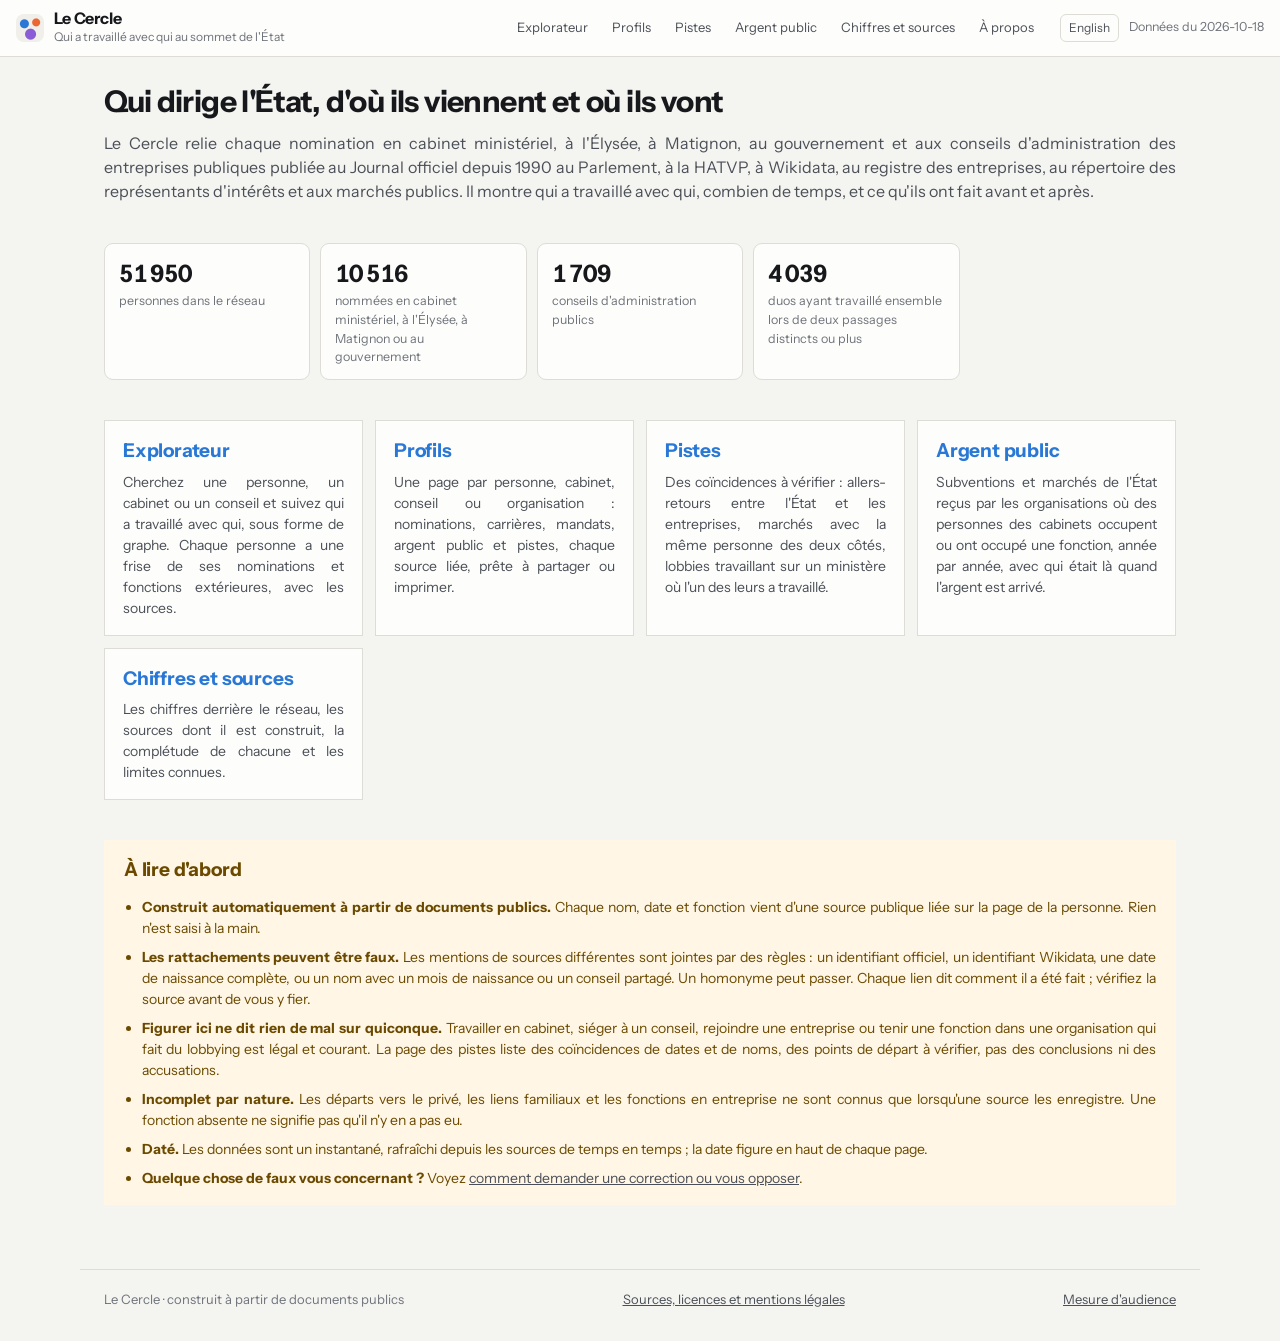
==== commit 0c784b2e: "Site built 2026-11-19T21:16Z from 30e165e" ====
--- a/index.html
+++ b/index.html
@@ -22,9 +22,9 @@
 <link rel="alternate" hreflang="fr" href="https://cercle.corentinsueur.com/">
 <link rel="alternate" hreflang="en" href="https://cercle.corentinsueur.com/en/">
 <link rel="alternate" hreflang="x-default" href="https://cercle.corentinsueur.com/">
-  <script type="module" crossorigin src="./assets/styles-CAqortqO.js"></script>
-  <script type="module" crossorigin src="./assets/home-upGKbIQd.js"></script>
-  <link rel="stylesheet" crossorigin href="./assets/styles-d2u9mi1c.css">
+  <script type="module" crossorigin src="./assets/styles-CFcbIZ0h.js"></script>
+  <script type="module" crossorigin src="./assets/home-Cfm4Q3Ri.js"></script>
+  <link rel="stylesheet" crossorigin href="./assets/styles-CVJw9UVv.css">
 </head>
 <body class="page">
 <header class="topbar">
@@ -99,6 +99,7 @@
 <footer class="site-footer">
   <span>Le Cercle · construit à partir de documents publics</span>
   <a href="./about.html">Sources, licences et mentions légales</a>
+  <a href="#" data-analytics-choice>Mesure d'audience</a>
 </footer>
 </body>
 </html>
--- a/assets/styles-CVJw9UVv.css
+++ b/assets/styles-CVJw9UVv.css
@@ -0,0 +1 @@
+:root{--bg:#f4f4f1;--surface:#fdfdfb;--surface-2:#f0efea;--canvas:#fafaf7;--ink:#16181c;--ink-2:#4b4f57;--ink-3:#6f737b;--rule:#dddcd6;--line:#c9c8c1;--dot:#dcdbd4;--elysee:#2a78d6;--matignon:#1baf7a;--ministry:#eb6834;--board:#8a5cd6;--org:#c2417a;--family:#c98a0b;--lane-office:#2a78d6;--lane-board:#4a3aa7;--lane-public:#008300;--lane-parliament:#eda100;--lane-company:#d55181;--person:#8a8d93;--accent:#2a78d6;--warn-bg:#fff6e5;--warn-ink:#6b4a00;--shadow:0 10px 30px #14161a1f;--font-ui:"Instrument Sans", "Helvetica Neue", Arial, sans-serif;--font-data:"JetBrains Mono", ui-monospace, Menlo, monospace;--lightningcss-light:initial;--lightningcss-dark: ;color-scheme:light}@media (prefers-color-scheme:dark){:root:not([data-theme=light]){--bg:#101113;--surface:#17181b;--surface-2:#1f2125;--canvas:#131417;--ink:#f2f2ef;--ink-2:#c3c4c0;--ink-3:#93959a;--rule:#2b2d31;--line:#3a3d42;--dot:#24262a;--elysee:#3987e5;--matignon:#199e70;--ministry:#d95926;--board:#9b7be6;--org:#d65a92;--family:#e0a530;--lane-office:#256abf;--lane-board:#9085e9;--lane-public:#008300;--lane-parliament:#c98500;--lane-company:#d55181;--person:#9a9da3;--accent:#5a9cf0;--warn-bg:#2e2510;--warn-ink:#f0d9a0;--shadow:0 10px 30px #00000073;--lightningcss-light: ;--lightningcss-dark:initial;color-scheme:dark}}:root[data-theme=dark]{--bg:#101113;--surface:#17181b;--surface-2:#1f2125;--canvas:#131417;--ink:#f2f2ef;--ink-2:#c3c4c0;--ink-3:#93959a;--rule:#2b2d31;--line:#3a3d42;--dot:#24262a;--elysee:#3987e5;--matignon:#199e70;--ministry:#d95926;--board:#9b7be6;--org:#d65a92;--family:#e0a530;--lane-office:#256abf;--lane-board:#9085e9;--lane-public:#008300;--lane-parliament:#c98500;--lane-company:#d55181;--person:#9a9da3;--accent:#5a9cf0;--warn-bg:#2e2510;--warn-ink:#f0d9a0;--shadow:0 10px 30px #00000073;--lightningcss-light: ;--lightningcss-dark:initial;color-scheme:dark}[hidden]{display:none!important}*{box-sizing:border-box}html,body{height:100%;margin:0}body{background:var(--bg);color:var(--ink);font:14px/1.5 var(--font-ui);-webkit-font-smoothing:antialiased}button,input{font:inherit;color:inherit}a{color:var(--ink-2)}h2,h3{margin:0}.muted{color:var(--ink-3)}.small{font-size:12.5px}.sr{clip:rect(0 0 0 0);width:1px;height:1px;position:absolute;overflow:hidden}:focus-visible{outline:2px solid var(--accent);outline-offset:2px}.app{grid-template:"top top top""side stage panel"minmax(0,1fr)/264px minmax(0,1fr) 380px;height:100vh;display:grid}.topbar{background:var(--surface);border-bottom:1px solid var(--rule);grid-area:top;align-items:center;gap:16px;min-width:0;padding:10px 16px;display:flex}.brand{min-width:0;color:inherit;flex:0 auto;align-items:center;gap:10px;text-decoration:none;display:flex}.mark{background:radial-gradient(circle at 30% 35%, var(--elysee) 0 4px, transparent 5px), radial-gradient(circle at 72% 30%, var(--ministry) 0 3.5px, transparent 4.5px), radial-gradient(circle at 52% 72%, var(--board) 0 5px, transparent 6px), var(--surface-2);border-radius:8px;flex:none;width:28px;height:28px}.title{letter-spacing:-.01em;font-size:16px;font-weight:700;line-height:1.1}.subtitle{color:var(--ink-3);white-space:nowrap;text-overflow:ellipsis;font-size:12px;overflow:hidden}.search{flex:420px;align-items:center;max-width:560px;margin-inline:auto;display:flex;position:relative}.search>svg{width:15px;height:15px;color:var(--ink-3);pointer-events:none;position:absolute;left:11px}.search input{border:1px solid var(--rule);background:var(--bg);border-radius:9px;width:100%;padding:8px 36px 8px 34px}.search kbd{font:11px var(--font-data);color:var(--ink-3);border:1px solid var(--rule);border-radius:4px;padding:0 5px;position:absolute;right:9px}.results{z-index:20;background:var(--surface);border:1px solid var(--rule);max-height:min(440px,70vh);box-shadow:var(--shadow);border-radius:10px;padding:4px;position:absolute;top:calc(100% + 6px);left:0;right:0;overflow:auto}.results button{text-align:left;cursor:pointer;background:0 0;border:0;border-radius:7px;grid-template-columns:12px 1fr;align-items:start;gap:10px;width:100%;padding:7px 9px;display:grid}.results button[aria-selected=true],.results button:hover{background:var(--surface-2)}.results .dot{border-radius:50%;width:10px;height:10px;margin-top:5px}.results small{color:var(--ink-3);font-size:12px;display:block}.results .none{color:var(--ink-3);padding:10px}.topbar-end{flex:none;align-items:center;gap:10px;display:flex}#toggle-filters{display:none}.sidebar{scrollbar-gutter:stable;scrollbar-width:thin;background:var(--surface);border-right:1px solid var(--rule);grid-area:side;padding:6px 16px 16px;overflow:auto}.sidebar section{border-bottom:1px solid var(--rule);padding:14px 0}.sidebar section:last-child{border-bottom:0}.sidebar h2{font:600 11px var(--font-data);letter-spacing:.08em;text-transform:uppercase;color:var(--ink-3);justify-content:space-between;margin-bottom:10px;display:flex}.sidebar .value{font-family:var(--font-data);letter-spacing:0;text-transform:none;color:var(--ink)}.hint{color:var(--ink-3);margin:8px 0 0;font-size:12px}.segmented{background:var(--surface-2);border-radius:9px;flex-wrap:nowrap;gap:2px;padding:3px;display:flex}.segmented button{white-space:nowrap;text-overflow:ellipsis;min-width:0;color:var(--ink-2);cursor:pointer;background:0 0;border:0;border-radius:7px;flex:auto;padding:6px 4px;font-size:13px;overflow:hidden}.segmented.scope button{font-size:12px}.segmented button[aria-checked=true]{background:var(--surface);color:var(--ink);font-weight:600;box-shadow:0 1px 2px #0000001f}.check{cursor:pointer;align-items:center;gap:8px;padding:4px 0;display:flex}.check input{accent-color:var(--accent);margin:0}.field{color:var(--ink-2);align-items:center;gap:8px;margin:10px 0 6px;font-size:13px;display:flex}.field select{border:1px solid var(--rule);background:var(--surface);min-width:0;color:var(--ink);font:inherit;border-radius:7px;flex:auto;padding:5px 8px}.swatch{vertical-align:0;border-radius:50%;flex:none;width:10px;height:10px;margin-right:6px;display:inline-block}.check .swatch{margin-right:0}.range{gap:2px;display:grid}.range input{width:100%;accent-color:var(--accent)}.actions{flex-wrap:wrap;gap:6px;display:flex}.button{border:1px solid var(--rule);background:var(--surface);cursor:pointer;border-radius:8px;padding:6px 12px;font-size:13px}.button:hover{background:var(--surface-2)}.button.primary{background:var(--ink);color:var(--bg);border-color:var(--ink)}.stage{background-color:var(--canvas);background-image:radial-gradient(var(--dot) 1px, transparent 1px);background-size:22px 22px;grid-area:stage;min-height:0;position:relative;overflow:hidden}#graph{cursor:grab;width:100%;height:100%;display:block;position:absolute;inset:0}#graph:active{cursor:grabbing}.overlay{pointer-events:none;place-items:center;padding:16px;display:grid;position:absolute;inset:0}.overlay-card{pointer-events:auto;text-align:center;background:var(--surface);border:1px solid var(--rule);max-width:420px;box-shadow:var(--shadow);color:var(--ink-2);border-radius:14px;padding:22px 24px}.overlay-card h2{color:var(--ink);margin-bottom:6px;font-size:18px}.overlay-card p{margin:0 0 14px}.zoom{gap:4px;display:grid;position:absolute;top:12px;right:12px}.icon-button{border:1px solid var(--rule);background:var(--surface);cursor:pointer;border-radius:8px;place-items:center;width:32px;height:32px;display:grid}.icon-button svg{fill:none;width:16px;height:16px;stroke:var(--ink-2);stroke-width:1.6px}.legend{width:fit-content;max-width:calc(100% - 72px);color:var(--ink-2);background:var(--surface);border:1px solid var(--rule);border-radius:9px;flex-wrap:wrap;align-items:center;gap:4px 14px;padding:6px 10px;font-size:12px;display:flex;position:absolute;bottom:12px;left:12px;right:60px}.legend span{align-items:center;gap:5px;display:inline-flex}.legend i{border-radius:50%;width:10px;height:10px;display:inline-block}.legend i.ring{border:2px solid var(--ink)}.legend i.dashed{border:1.5px dashed var(--ink-2)}.legend svg{color:var(--ink-2)}svg text{font-family:var(--font-ui)}.node{cursor:pointer}.node .halo{fill:var(--canvas);stroke:none}.node.expanded .halo{stroke:var(--line);stroke-width:1.5px}.node.selected .halo{stroke:var(--accent);stroke-width:3px}.node .icon{fill:none;stroke:#fff;stroke-width:1.4px;stroke-linecap:round;pointer-events:none}.label{pointer-events:none;fill:var(--ink);paint-order:stroke;stroke:var(--canvas);stroke-width:3.5px;stroke-linejoin:round;pointer-events:none}.label.body{font-weight:600}.link .hit{stroke:#0000;stroke-width:10px;cursor:pointer}.link .visible{stroke-linecap:round}.link.selected .visible{stroke:var(--accent)}.node.dim,.label.dim,.link.dim{opacity:.12}.panel{background:var(--surface);border-left:1px solid var(--rule);grid-area:panel;align-content:start;gap:12px;padding:18px 18px 28px;display:grid;overflow:auto}.panel h2{text-wrap:balance;font-size:19px;line-height:1.25}.panel p{margin:0}.eyebrow{font:600 11px var(--font-data);letter-spacing:.06em;text-transform:uppercase;color:var(--ink-3);align-items:center;display:flex}.meta{color:var(--ink-2);font-size:13px}.badges{flex-wrap:wrap;gap:4px;display:flex}.badge{background:var(--surface-2);color:var(--ink-2);border-radius:999px;padding:1px 8px;font-size:12px}.warn{background:var(--warn-bg);color:var(--warn-ink);border-radius:8px;padding:8px 10px;font-size:13px}.facts{grid-template-columns:1fr 1fr;gap:8px;margin:0;display:grid}.facts div{background:var(--surface-2);border-radius:9px;padding:8px 10px}.facts dt{font-variant-numeric:tabular-nums;font-size:18px;font-weight:650}.facts dd{color:var(--ink-3);margin:0;font-size:12px}.section{gap:6px;display:grid}.section h3{font:600 11px var(--font-data);letter-spacing:.06em;text-transform:uppercase;color:var(--ink-3);margin-top:6px}.plain{margin:0;padding-left:18px}.rows,.timeline{margin:0;padding:0;list-style:none}.rows li{border-top:1px solid var(--rule);padding:6px 0;font-size:13px}.rows li:has(>.swatch){grid-template-columns:16px 1fr;align-items:baseline;display:grid}.rows li:has(>.swatch) small{grid-column:2}.rows li.filtered{opacity:.5}.rows small{color:var(--ink-3);font-size:12px;display:block}.rows li.tie{grid-template-columns:1fr auto;align-items:start;column-gap:8px;display:grid}.rows li.tie small{grid-column:1/-1}.link{text-align:left;color:var(--ink);cursor:pointer;text-decoration:underline;-webkit-text-decoration-color:var(--line);text-decoration-color:var(--line);text-underline-offset:3px;background:0 0;border:0;padding:0}.link:hover{-webkit-text-decoration-color:var(--ink-2);text-decoration-color:var(--ink-2)}.pill{border:1px solid var(--rule);background:var(--surface-2);font:11.5px var(--font-data);color:var(--ink-2);cursor:pointer;white-space:nowrap;border-radius:999px;padding:0 8px}.pill.board{border-color:var(--board)}.pill.org{border-color:var(--org)}.timeline li{border-top:1px solid var(--rule);grid-template-columns:70px 1fr;gap:10px;padding:7px 0 7px 8px;font-size:13px;display:grid;box-shadow:inset 2px 0 #0000}.timeline time{font:11.5px var(--font-data);color:var(--ink-3);font-variant-numeric:tabular-nums}.timeline .kind-e{box-shadow:inset 2px 0 0 var(--elysee)}.timeline .kind-m{box-shadow:inset 2px 0 0 var(--matignon)}.timeline .kind-i{box-shadow:inset 2px 0 0 var(--ministry)}.timeline .kind-b{box-shadow:inset 2px 0 0 var(--board)}.timeline li.kind-c{box-shadow:inset 2px 0 0 var(--org)}.timeline .kind-gov{box-shadow:inset 2px 0 0 var(--ink)}.source{font:10.5px var(--font-data);color:var(--ink-3);border:1px solid var(--rule);border-radius:4px;margin-left:2px;padding:0 4px;text-decoration:none}.source:hover{color:var(--ink);border-color:var(--ink-3)}@media (width<=1180px){.app{grid-template-columns:minmax(0,1fr) 360px;grid-template-areas:"top top""stage panel"}#toggle-filters{display:inline-block}.sidebar{z-index:30;width:min(300px,86vw);box-shadow:var(--shadow);transition:transform .2s;position:fixed;top:57px;bottom:0;left:0;transform:translate(-105%)}body.filters-open .sidebar{transform:none}}@media (width<=760px){.app{grid-template:"top""stage"62vh"panel"/minmax(0,1fr);height:auto;min-height:100vh}.topbar{z-index:25;flex-wrap:wrap;position:sticky;top:0}.subtitle,.search kbd,#data-date{display:none}.search{flex-basis:100%;order:3;max-width:none}.topbar-end{margin-left:auto}.sidebar{top:104px}.panel{border-left:0;border-top:1px solid var(--rule)}.legend{max-width:calc(100% - 24px);font-size:11px;right:12px}.legend span:nth-child(n+7){display:none}}@media (prefers-reduced-motion:reduce){*{transition:none!important}}.source-group{border-top:1px solid var(--rule)}.source-group summary{cursor:pointer;padding:8px 0;font-size:13px;font-weight:600}.source-group .rows li:first-child{border-top:0}.hint{color:var(--ink-3);border-bottom:1px dotted var(--ink-3);cursor:help;font-size:11px}.segmented button[aria-selected=true]{background:var(--surface);color:var(--ink);font-weight:600;box-shadow:0 1px 2px #0000001f}.pages{scrollbar-width:none;flex:0 auto;gap:4px;min-width:0;display:flex;overflow-x:auto}.pages a{white-space:nowrap;color:var(--ink-2);border-radius:7px;flex:none;padding:6px 10px;font-size:13px;text-decoration:none}.pages a:hover{background:var(--surface-2)}.pages a[aria-current=page]{background:var(--surface-2);color:var(--ink);font-weight:600}body.page{min-height:100vh}body.page .topbar{z-index:20;position:sticky;top:0}body.page .pages{margin-left:auto}p,.notice li{text-align:justify;-webkit-hyphens:auto;hyphens:auto}.overlay-card p{text-align:center}.facts-page{gap:40px;max-width:1120px;margin:0 auto;padding:28px 24px 64px;display:grid}.facts-page section{gap:12px;min-width:0;display:grid}.facts-page h1{letter-spacing:-.02em;margin:0;font-size:30px;line-height:1.15}.facts-page h2{letter-spacing:-.01em;font-size:19px}.facts-page h3{font-size:15px}.lede{color:var(--ink-2);margin:0;font-size:16px}.facts.tiles{grid-template-columns:repeat(auto-fill,minmax(190px,1fr));gap:10px}.facts.tiles div{background:var(--surface);border:1px solid var(--rule);padding:12px 14px}.facts.tiles dt{font-size:24px}.facts.tiles dd{font-size:12.5px}.columns{grid-template-columns:repeat(2,minmax(0,1fr));gap:28px;display:grid}.columns>div{align-content:start;gap:10px;min-width:0;display:grid}.chart{background:var(--surface);border:1px solid var(--rule);border-radius:12px;margin:0;padding:16px}.chart-pair{grid-template-columns:repeat(2,minmax(0,1fr));gap:16px;display:grid}.chart-title{color:var(--ink-2);margin-bottom:6px;font-size:13px;font-weight:600}.chart svg{width:100%;height:auto;display:block;overflow:visible}.chart .grid line{stroke:var(--rule)}.chart text{fill:var(--ink-3);font-variant-numeric:tabular-nums;font-size:11px}.chart .series{fill:none;stroke-width:2px;stroke-linejoin:round;stroke-linecap:round}.chart .direct{fill:var(--ink-2);font-size:12px}.chart .crosshair{stroke:var(--ink-3);stroke-dasharray:3 3}.chart .hit{fill:#0000;cursor:crosshair}.chart figcaption{color:var(--ink-3);margin-top:10px;font-size:12.5px}.legend-inline{color:var(--ink-2);flex-wrap:wrap;gap:4px 14px;margin-bottom:4px;display:flex}.legend-inline span,.tooltip div{align-items:center;gap:6px;display:inline-flex}.legend-inline i,.tooltip i{border-radius:2px;width:10px;height:3px}.tooltip{z-index:50;background:var(--surface);border:1px solid var(--rule);min-width:180px;box-shadow:var(--shadow);pointer-events:none;border-radius:8px;max-width:440px;padding:8px 10px;font-size:12.5px;position:fixed}.tooltip.text div{white-space:normal;line-height:1.4;display:block}.tooltip div{width:100%;display:flex}.tooltip span{font-variant-numeric:tabular-nums;margin-left:auto;font-weight:600}.bars{gap:6px;margin:0;padding:0;list-style:none;display:grid}.bars li{grid-template-columns:minmax(0,2fr) minmax(80px,3fr) 56px;align-items:center;gap:10px;font-size:13px;display:grid}.bar-label{text-overflow:ellipsis;white-space:nowrap;overflow:hidden}.bar-track{background:var(--surface-2);border-radius:4px;height:10px;overflow:hidden}.bar{border-radius:4px;height:100%;display:block}.bar-value{text-align:right;font-variant-numeric:tabular-nums;color:var(--ink-2)}.table-wrap{border:1px solid var(--rule);background:var(--surface);border-radius:10px;overflow-x:auto}table.data{border-collapse:collapse;width:100%;font-size:13px}table.data th,table.data td{text-align:left;vertical-align:top;border-bottom:1px solid var(--rule);padding:7px 10px}table.data tr:last-child td{border-bottom:0}table.data th{color:var(--ink-3);background:var(--surface-2);font-size:11.5px;font-weight:600}table.data.wide{min-width:720px}.clamp-3{-webkit-line-clamp:3;-webkit-box-orient:vertical;display:-webkit-box;overflow:hidden}.clamp{-webkit-line-clamp:2;-webkit-box-orient:vertical;display:-webkit-box;overflow:hidden}.clamp+br,.clamp-3+br{display:none}table.data .num{text-align:right;font-variant-numeric:tabular-nums;white-space:nowrap}table.data .mono{font-family:var(--font-data);white-space:nowrap;font-size:12px}.tabs{gap:12px;display:grid}.tabs .segmented{scrollbar-width:thin;max-width:640px;overflow-x:auto}.tabs .segmented button{flex:1 0 auto}.kinds{flex-wrap:wrap;gap:4px 12px;margin:-4px 0 8px;display:flex}.kinds span{align-items:center;gap:5px;display:inline-flex}.flow{gap:6px;margin:0;padding:0;list-style:none;display:grid}.flow li{grid-template-columns:auto minmax(0,1fr) auto;grid-template-areas:"swatch label count"".bar bar";align-items:center;gap:3px 6px;font-size:13px;display:grid}.flow .swatch{grid-area:swatch}.flow-label{text-overflow:ellipsis;white-space:nowrap;grid-area:label;min-width:0;overflow:hidden}.flow b{font-variant-numeric:tabular-nums;grid-area:count}.flow-bar{background:var(--surface-2);border-radius:3px;grid-area:bar;height:6px;overflow:hidden}.flow-bar span{border-radius:3px;height:100%;display:block}table.compare{table-layout:fixed;font-size:12.5px}table.compare th:first-child,table.compare td:first-child{width:46px}.compare-post{grid-template-columns:auto minmax(0,1fr);align-items:baseline;column-gap:5px;margin-bottom:4px;display:grid}.compare-post small{color:var(--ink-3);grid-column:2}.compare-post .link,.compare-post span:not(.swatch){overflow-wrap:anywhere;text-align:left}.compare-post.together small b{color:var(--ink)}.compare-post.together{font-weight:600}.swatch.outside{background:var(--person)}.connect{gap:6px;margin-top:8px;display:grid}.connect>.button{justify-self:start}.connect-label{color:var(--ink-3);font-size:12.5px}.connect input{border:1px solid var(--rule);background:var(--surface);width:100%;color:var(--ink);font:inherit;border-radius:8px;padding:7px 10px;font-size:14px}.connect-results{gap:2px;display:grid}.connect-results button{text-align:left;color:var(--ink);font:inherit;cursor:pointer;background:0 0;border:0;border-radius:7px;padding:6px 9px;font-size:14px;display:grid}.connect-results button:hover,.connect-results button:focus-visible{background:var(--surface-2)}.connect-results small,.connect-results .none{color:var(--ink-3);font-size:12px}.path-steps{margin:0;padding:0;list-style:none;display:grid}.path-person{padding:2px 0;font-weight:600}.path-hop{border-left:2px solid var(--line);color:var(--ink-2);margin-left:6px;padding:4px 0 4px 14px;font-size:13px}.path .button{justify-self:start;margin-top:8px}.page-tabs{border-bottom:1px solid var(--rule);scrollbar-width:none;gap:4px;margin-top:8px;display:flex;overflow-x:auto}.page-tabs a{color:var(--ink-2);white-space:nowrap;border-bottom:2px solid #0000;margin-bottom:-1px;padding:8px 12px;font-size:14px;font-weight:500;text-decoration:none}.page-tabs a:hover{color:var(--ink)}.page-tabs a[aria-current=page]{color:var(--ink);border-bottom-color:var(--ink);font-weight:600}.facts-pages>div{gap:40px;display:grid}.facts-pages>div[hidden]{display:none}.findings{color:var(--ink-2);gap:8px;margin:0;padding-left:18px;font-size:15px;display:grid}.findings b{color:var(--ink)}.dt{gap:8px;min-width:0;display:grid}.dt-tools{flex-wrap:wrap;align-items:center;gap:8px;display:flex}.dt-filter{border:1px solid var(--rule);background:var(--surface);min-width:0;color:var(--ink);font:inherit;border-radius:8px;flex:0 260px;padding:6px 10px;font-size:13px}.dt-chip{background:var(--surface-2);border-radius:999px;align-items:center;gap:4px;padding:2px 4px 2px 10px;font-size:12.5px;display:inline-flex}.dt-chip[hidden]{display:none}.dt-chip button{color:var(--ink-2);cursor:pointer;background:0 0;border:0;padding:2px 6px;font-size:15px;line-height:1}table.data th button{all:unset;cursor:pointer;white-space:nowrap}table.data th button:focus-visible{outline:2px solid var(--accent);outline-offset:2px}table.data th[aria-sort=ascending] button:after{content:" ↑"}table.data th[aria-sort=descending] button:after{content:" ↓"}.dt-csv{border:1px solid var(--rule);background:var(--surface);color:var(--ink-2);font:inherit;cursor:pointer;border-radius:8px;margin-left:auto;padding:5px 10px;font-size:12.5px}.dt-csv:hover{color:var(--ink)}.dt-more{border:1px solid var(--rule);background:var(--surface);color:var(--ink-2);font:inherit;cursor:pointer;border-radius:8px;justify-self:start;padding:5px 12px;font-size:13px}.dt-more:hover{color:var(--ink)}.columns-chart{text-align:left}.columns-chart .col-bar{fill:var(--org);opacity:.8}.columns-chart .hit{fill:#0000;cursor:pointer}.columns-chart .column:hover .col-bar,.columns-chart .column:focus-visible .col-bar,.columns-chart .column.selected .col-bar{opacity:1;fill:var(--ink)}.columns-chart .column:focus-visible{outline:none}.limits{color:var(--ink-2);gap:6px;margin:0;padding-left:18px;font-size:14px;display:grid}@media (width<=760px){.facts-page{gap:32px;padding:20px 16px 48px}.facts-page h1{font-size:24px}.columns,.chart-pair{grid-template-columns:minmax(0,1fr)}.bars li{grid-template-columns:minmax(0,1fr) 40px}.bar-track{grid-area:2/1/auto/-1}body.page .subtitle,body.page #data-date{display:none}}.chips{flex-wrap:wrap;gap:6px;display:flex}.chips button{border:1px solid var(--rule);background:var(--surface);color:var(--ink-2);cursor:pointer;border-radius:999px;padding:3px 10px;font-size:12px}.chips button[aria-pressed=true]{background:var(--ink);border-color:var(--ink);color:var(--surface)}.career:not([data-show=all]) li[data-src]{display:none}.career[data-show=jo] li[data-src=jo],.career[data-show=parliament] li[data-src=parliament],.career[data-show=hatvp] li[data-src=hatvp],.career[data-show=rne] li[data-src=rne],.career[data-show=wikidata] li[data-src=wikidata]{display:grid}.career .undated{color:var(--ink-3);margin:8px 0 0;font-size:12px;font-weight:600}.timeline .sector-company{box-shadow:inset 2px 0 0 var(--org)}.timeline .sector-holding{box-shadow:inset 2px 0 0 var(--family)}.timeline .sector-party,.timeline .sector-parliament{box-shadow:inset 2px 0 0 var(--ink-3)}.direction{white-space:nowrap;border-left:3px solid var(--org);padding-left:8px}.direction.to-state{border-left-color:var(--elysee)}@media (width<=640px){.paths li{grid-template-columns:1fr;gap:6px}}.entries{grid-template-columns:repeat(auto-fit,minmax(240px,1fr));gap:12px;display:grid}.entry{background:var(--surface);border:1px solid var(--rule);color:inherit;padding:16px 18px;text-decoration:none;display:block}.entry:hover{border-color:var(--accent)}.entry h2{color:var(--accent);margin:0 0 6px}.entry p{color:var(--ink-2);margin:0}.notice{background:var(--warn-bg);color:var(--warn-ink);padding:16px 20px}.notice ul{gap:8px;margin:0;padding-left:18px;display:grid}.nowrap{white-space:nowrap}.spark{align-items:flex-end;gap:2px;height:22px;margin:4px 0 2px;display:inline-flex}.spark i{background:var(--accent);width:7px;display:block}.spark i.contracts{background:#eb6834}.spark i.empty{background:var(--rule)}.spark i.nodata{border-bottom:2px dotted var(--ink-3);background:0 0}.roles-cell .more-roles,.roles-cell .more-detail{color:var(--ink-3);margin-top:4px}.grants{text-align:left;gap:6px;min-width:320px;margin:6px 0 0;padding:0;font-size:12px;list-style:none;display:grid}.grants ul{color:var(--ink-2);gap:2px;margin:2px 0 0 10px;padding:0;list-style:none;display:grid}.roles{gap:4px;margin:0;padding:0;list-style:none;display:grid}.roles li{text-align:left}.dt[data-table=money] table{table-layout:fixed}.dt[data-table=money] th:first-child{width:21%}.dt[data-table=money] th:nth-child(2){width:37%}.dt[data-table=money] th:nth-child(3),.dt[data-table=money] th:nth-child(4){width:16%}.dt[data-table=money] th:nth-child(5){width:10%}.dt[data-table=money] td .mono.wrap{white-space:normal;overflow-wrap:anywhere}.dt-tags{margin:8px 0 10px}.dt-tags small{color:inherit;opacity:.7;margin-left:2px}.dt[data-table=money] td:nth-child(2),.dt[data-table=money] td:nth-child(3),.dt[data-table=money] td:nth-child(4),.dt[data-table=money] th:nth-child(2),.dt[data-table=money] th:nth-child(3),.dt[data-table=money] th:nth-child(4){text-align:left;white-space:normal}.chart .hit{fill:#0000}.chart g:hover .hit{fill:var(--surface-2)}.chart .axis.nodata{fill:var(--ink-3);font-style:italic}.mission-bars li{cursor:default}.chart-wrap{border:1px solid var(--rule);background:var(--surface);border-radius:10px;padding:12px 16px 8px}.chart{width:100%;height:auto;font-family:var(--font-ui);display:block}.chart .subsidies,.swatch.subsidies{fill:var(--accent);background:var(--accent)}.chart .contracts,.swatch.contracts{fill:#eb6834;background:#eb6834}.chart .axis{fill:var(--ink-3);font-size:11px}.chart .value{fill:var(--ink-2);font-size:10px}.swatch{vertical-align:-1px;border-radius:2px;width:10px;height:10px;display:inline-block}.mission-bars{gap:6px;margin:0;padding:0;list-style:none;display:grid}.mission-bars li{grid-template-columns:minmax(160px,2fr) 3fr minmax(120px,1fr);align-items:center;gap:12px;font-size:13.5px;display:grid}.mission-bars .track{background:var(--surface-2);border-radius:3px;height:12px;overflow:hidden}.mission-bars .track i{background:var(--accent);height:100%;display:block}.mission-bars .amount{white-space:nowrap}@media (width<=640px){.mission-bars li{grid-template-columns:1fr;gap:3px}}.mission-list{margin-top:10px}.gantt{--gantt-label:190px;gap:2px;font-size:12.5px;display:grid}.gantt-axis,.gantt-rows li{grid-template-columns:var(--gantt-label) 1fr;align-items:center;column-gap:10px;display:grid}.gantt-axis{height:18px;margin-bottom:2px}.gantt-scale{height:100%;position:relative}.gantt-scale b{font:11px var(--font-data);color:var(--ink-3);position:absolute;top:0;transform:translate(-50%)}.gantt-rows{gap:3px;margin:0;padding:0;list-style:none;display:grid}.gantt-rows li{min-height:18px}.gantt-label{text-overflow:ellipsis;white-space:nowrap;text-align:right;color:var(--ink-2);overflow:hidden}.gantt-label .link{text-overflow:ellipsis;white-space:nowrap;text-align:right;max-width:100%;overflow:hidden}.gantt-track{background-image:linear-gradient(to right, var(--rule) 1px, transparent 1px);background-size:calc(100% / var(--gantt-ticks)) 100%;border-radius:3px;height:14px;position:relative}.gantt-track i{background:var(--gantt-color,var(--ink-3));min-width:3px;box-shadow:0 0 0 1px var(--surface);border-radius:2px;position:absolute;top:2px;bottom:2px}.gantt-track i.open{background:linear-gradient(to right, var(--gantt-color,var(--ink-3)) 55%, transparent)}.gantt .lane-office,.legend-inline .lane-office{--gantt-color:var(--lane-office)}.gantt .lane-board,.legend-inline .lane-board{--gantt-color:var(--lane-board)}.gantt .lane-public,.legend-inline .lane-public{--gantt-color:var(--lane-public)}.gantt .lane-parliament,.legend-inline .lane-parliament{--gantt-color:var(--lane-parliament)}.gantt .lane-company,.legend-inline .lane-company{--gantt-color:var(--lane-company)}.gantt .lane-other,.legend-inline .lane-other{--gantt-color:var(--ink-3)}.gantt-kind{color:var(--ink-3);font-size:.72rem;line-height:1.2;display:block}.legend-inline [class] i{background:var(--gantt-color,var(--ink-3))}@media (width<=640px){.gantt{--gantt-label:110px}}.site-footer{border-top:1px solid var(--rule);max-width:1120px;color:var(--ink-3);flex-wrap:wrap;justify-content:space-between;gap:8px 24px;margin:0 auto;padding:20px 24px 32px;font-size:13px;display:flex}.profile-page{max-width:860px}.panel.standalone{background:0 0;border:0;grid-area:auto;gap:14px;padding:0;overflow:visible}.panel.standalone h2{letter-spacing:-.02em;font-size:28px}.panel.standalone .rows li,.panel.standalone .timeline li,.panel.standalone .meta,.panel.standalone p{font-size:14px}a.button{color:inherit;align-items:center;text-decoration:none;display:inline-flex}.actions .link{align-self:center;margin-left:6px}@media print{.topbar,.site-footer,.actions,.tooltip,.chips{display:none!important}body,.panel.standalone{color:#000;background:#fff}.facts-page{padding:0}.panel.standalone .section{break-inside:avoid}a{color:inherit}}.lang-switch{border:1px solid var(--rule);color:var(--ink-2);white-space:nowrap;border-radius:6px;flex:none;padding:4px 8px;font-size:12px;text-decoration:none}.lang-switch:hover{background:var(--surface-2);color:var(--ink)}.consent{z-index:50;background:var(--bg);max-width:540px;color:var(--ink);border:1px solid var(--line);border-radius:12px;margin:0 auto;padding:16px 18px;font-size:14px;line-height:1.5;position:fixed;bottom:16px;left:16px;right:16px;box-shadow:0 12px 32px #0000002e}.consent p{margin:0 0 10px}.consent-title{font-weight:600}.consent-actions{justify-content:flex-end;gap:10px;display:flex}.consent button{font:inherit;cursor:pointer;border:1px solid var(--line);color:var(--ink);background:0 0;border-radius:999px;padding:7px 16px}.consent button[data-consent=accept]{background:var(--accent);border-color:var(--accent);color:#fff}
